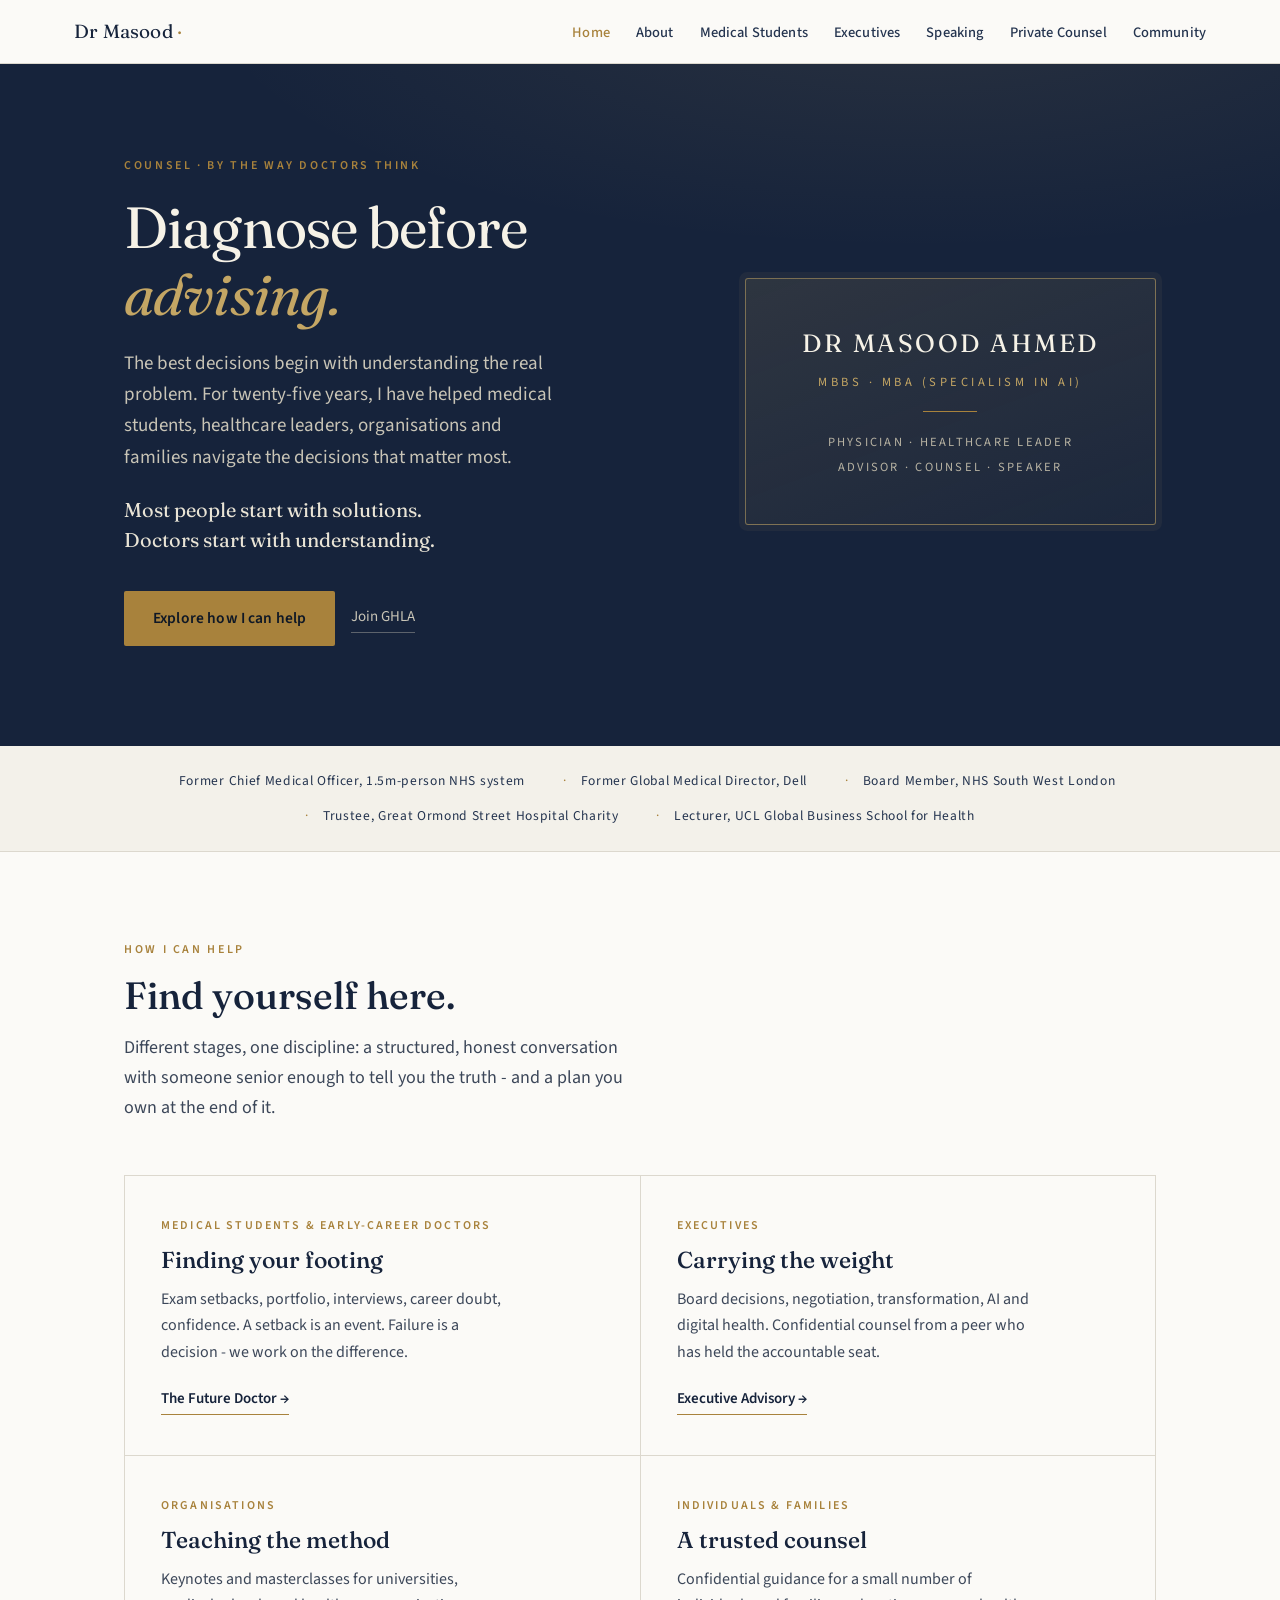
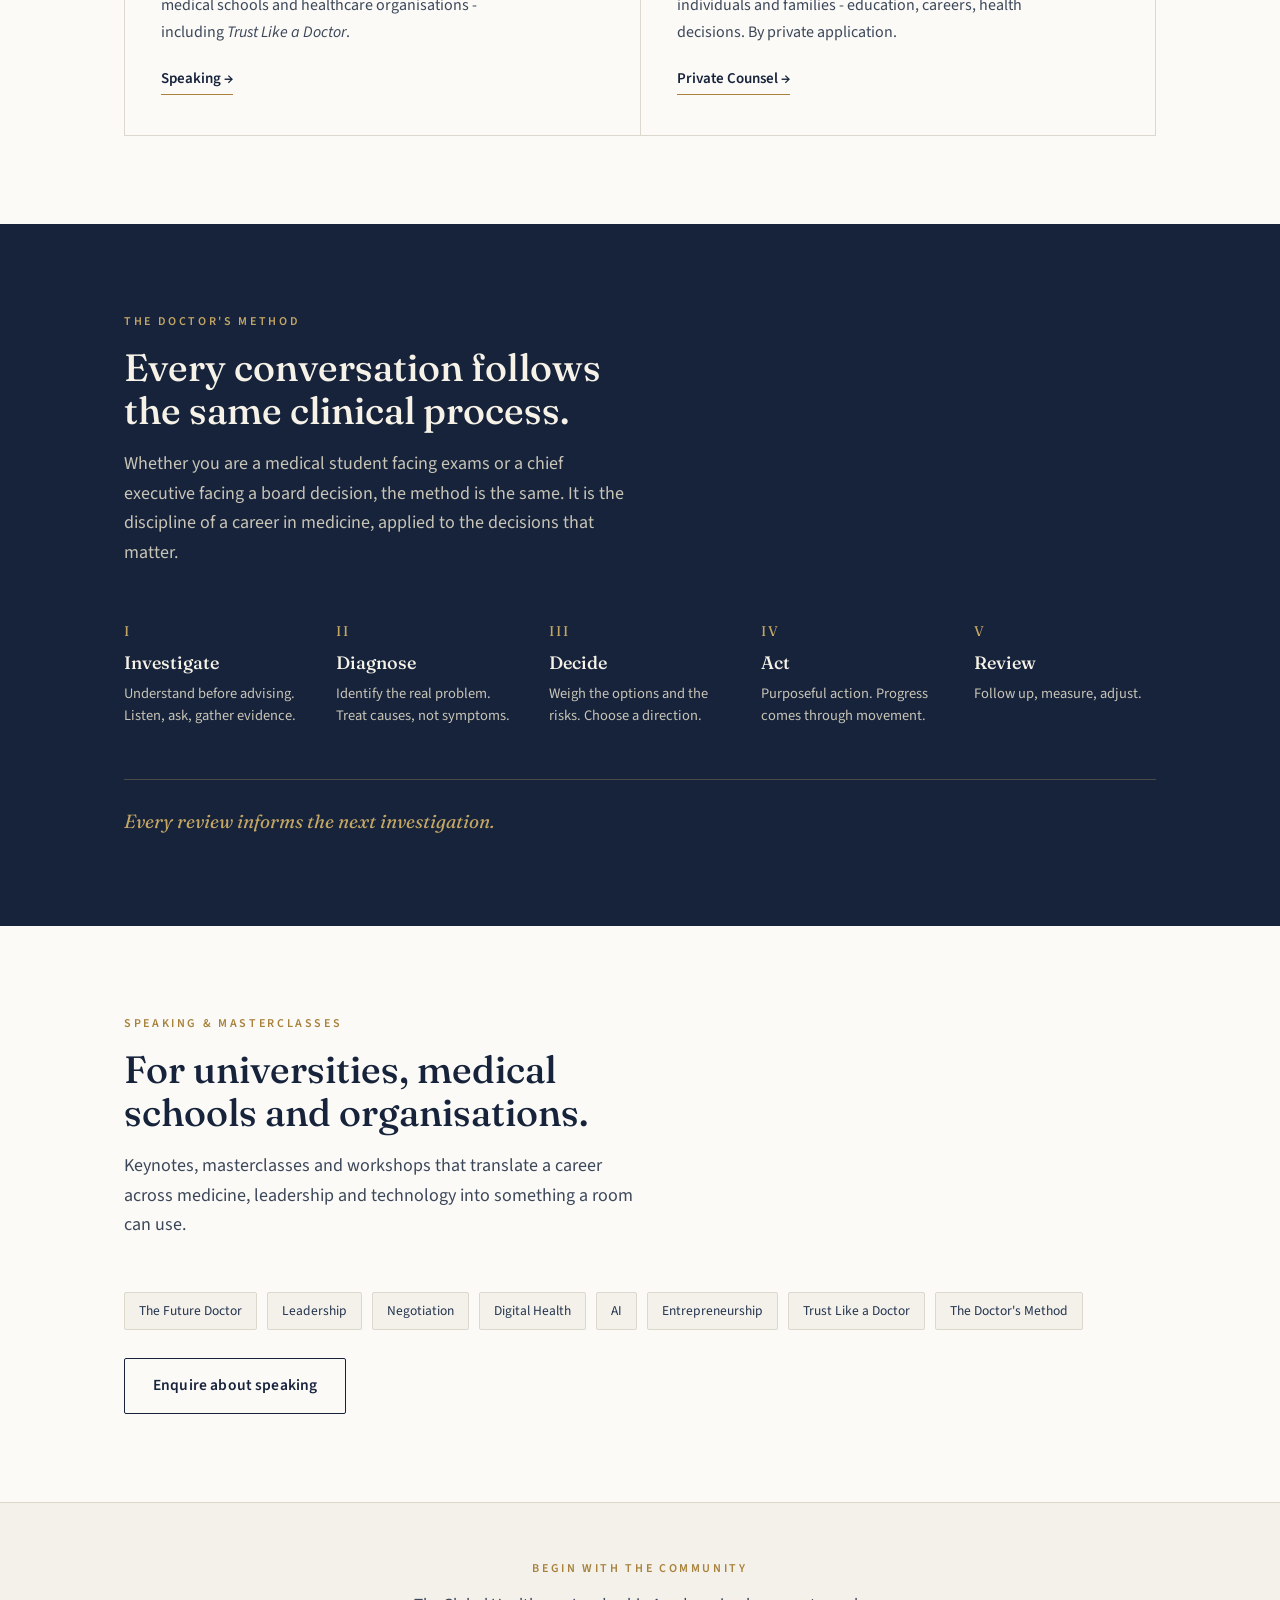
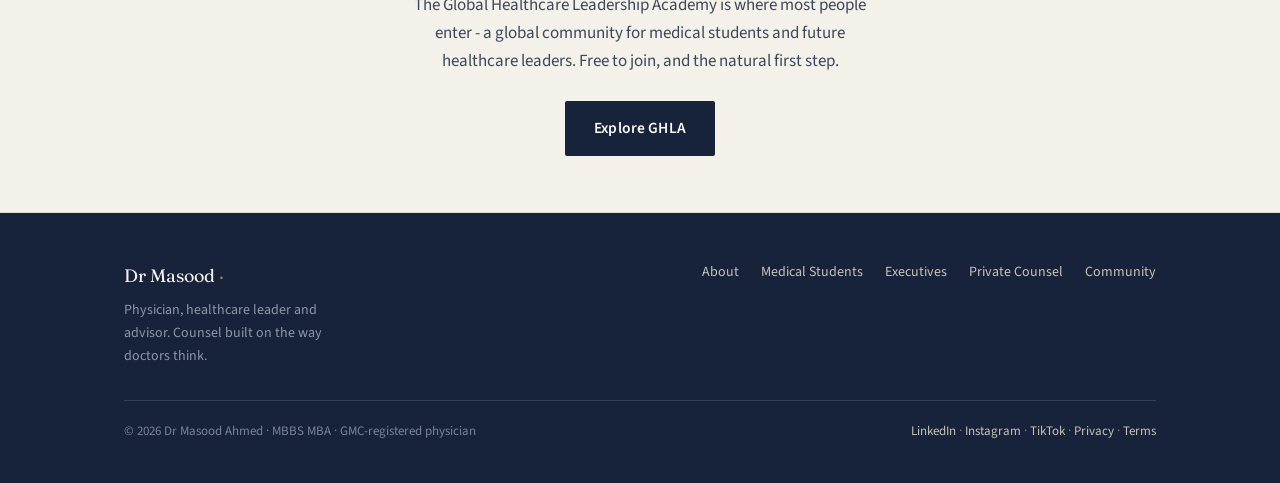
==== index.html @ d82dd132 "Rename landing to index" ====
<!DOCTYPE html>
<html lang="en">
<head>
<meta charset="UTF-8">
<meta name="viewport" content="width=device-width, initial-scale=1.0">
<title>Dr Masood - Diagnose before advising</title>
<meta name="description" content="The digital home of Dr Masood - physician, healthcare leader and advisor. Counsel for medical students, healthcare leaders, organisations and families, built on the way doctors think.">
<link rel="canonical" href="https://doctormasood.com/">
<meta property="og:type" content="website">
<meta property="og:title" content="Dr Masood - Diagnose before advising">
<meta property="og:description" content="Physician, healthcare leader and advisor. Counsel built on the way doctors think.">
<meta property="og:url" content="https://doctormasood.com/">
<link rel="preconnect" href="https://fonts.googleapis.com">
<link rel="preconnect" href="https://fonts.gstatic.com" crossorigin>
<link href="https://fonts.googleapis.com/css2?family=Fraunces:opsz,wght@9..144,300;9..144,400;9..144,500;9..144,600&family=Source+Sans+3:wght@400;500;600&display=swap" rel="stylesheet">
<link rel="stylesheet" href="assets/css/style.css">
</head>
<body>
<a class="skip" href="#main">Skip to content</a>

<!-- NAV -->
<nav class="nav" aria-label="Primary">
  <div class="nav-inner">
    <a class="wordmark" href="landing.html">Dr Masood <span>·</span></a>
    <button class="nav-toggle" aria-label="Menu" aria-expanded="false" aria-controls="menu"><span></span><span></span><span></span></button>
    <ul class="nav-links" id="menu">
      <li><a href="landing.html" aria-current="page">Home</a></li>
      <li><a href="subdirectories/about/about.html">About</a></li>
      <li><a href="subdirectories/future-doctor/fd.html">Medical Students</a></li>
      <li><a href="subdirectories/executive-advisory/ea.html">Executives</a></li>
      <li><a href="landing.html#speaking">Speaking</a></li>
      <li><a href="subdirectories/private-counsel/pc.html">Private Counsel</a></li>
      <li><a href="subdirectories/ghla/ghla.html">Community</a></li>
    </ul>
  </div>
</nav>

<main id="main">

<!-- HERO -->
<header class="hero">
  <div class="wrap">
    <div class="hero-grid">
      <div>
        <div class="eyebrow">Counsel · by the way doctors think</div>
        <h1>Diagnose before <em>advising.</em></h1>
        <p class="lead">The best decisions begin with understanding the real problem. For twenty-five years, I have helped medical students, healthcare leaders, organisations and families navigate the decisions that matter most.</p>
        <p class="curio">Most people start with solutions.<br>Doctors start with understanding.</p>
        <div class="actions">
          <a class="btn btn-brass" href="#pathways">Explore how I can help</a>
          <a class="quiet-link" href="subdirectories/ghla/ghla.html">Join GHLA</a>
        </div>
      </div>
      <div class="plate" role="img" aria-label="Nameplate: Dr Masood Ahmed, MBBS MBA (specialism in AI), physician and board-level healthcare leader, counsel by appointment">
        <div class="name">Dr Masood Ahmed</div>
        <div class="quals">MBBS · MBA (specialism in AI)</div>
        <div class="rule"></div>
        <div class="line">Physician · Healthcare leader<br>Advisor · Counsel · Speaker</div>
      </div>
    </div>
  </div>
</header>

<!-- CREDIBILITY -->
<div class="cred" aria-label="Career">
  <div class="cred-inner">
    <span>Former Chief Medical Officer, 1.5m-person NHS system</span>
    <span>Former Global Medical Director, Dell</span>
    <span>Board Member, NHS South West London</span>
    <span>Trustee, Great Ormond Street Hospital Charity</span>
    <span>Lecturer, UCL Global Business School for Health</span>
  </div>
</div>

<!-- PATHWAYS -->
<section id="pathways">
  <div class="wrap">
    <div class="section-head reveal">
      <div class="eyebrow">How I can help</div>
      <h2>Find yourself here.</h2>
      <p>Different stages, one discipline: a structured, honest conversation with someone senior enough to tell you the truth - and a plan you own at the end of it.</p>
    </div>
    <div class="paths">
      <div class="path reveal">
        <div class="who">Medical students &amp; early-career doctors</div>
        <h3>Finding your footing</h3>
        <p>Exam setbacks, portfolio, interviews, career doubt, confidence. A setback is an event. Failure is a decision - we work on the difference.</p>
        <a class="start" href="subdirectories/future-doctor/fd.html">The Future Doctor →</a>
      </div>
      <div class="path reveal">
        <div class="who">Executives</div>
        <h3>Carrying the weight</h3>
        <p>Board decisions, negotiation, transformation, AI and digital health. Confidential counsel from a peer who has held the accountable seat.</p>
        <a class="start" href="subdirectories/executive-advisory/ea.html">Executive Advisory →</a>
      </div>
      <div class="path reveal">
        <div class="who">Organisations</div>
        <h3>Teaching the method</h3>
        <p>Keynotes and masterclasses for universities, medical schools and healthcare organisations - including <em>Trust Like a Doctor</em>.</p>
        <a class="start" href="#speaking">Speaking →</a>
      </div>
      <div class="path reveal">
        <div class="who">Individuals &amp; families</div>
        <h3>A trusted counsel</h3>
        <p>Confidential guidance for a small number of individuals and families - education, careers, health decisions. By private application.</p>
        <a class="start" href="subdirectories/private-counsel/pc.html">Private Counsel →</a>
      </div>
    </div>
  </div>
</section>

<!-- THE DOCTOR'S METHOD -->
<section class="method">
  <div class="wrap">
    <div class="section-head reveal">
      <div class="eyebrow" style="color:var(--brass-soft)">The Doctor's Method</div>
      <h2>Every conversation follows the same clinical process.</h2>
      <p>Whether you are a medical student facing exams or a chief executive facing a board decision, the method is the same. It is the discipline of a career in medicine, applied to the decisions that matter.</p>
    </div>
    <div class="steps">
      <div class="step reveal"><div class="num">I</div><h3>Investigate</h3><p>Understand before advising. Listen, ask, gather evidence.</p></div>
      <div class="step reveal"><div class="num">II</div><h3>Diagnose</h3><p>Identify the real problem. Treat causes, not symptoms.</p></div>
      <div class="step reveal"><div class="num">III</div><h3>Decide</h3><p>Weigh the options and the risks. Choose a direction.</p></div>
      <div class="step reveal"><div class="num">IV</div><h3>Act</h3><p>Purposeful action. Progress comes through movement.</p></div>
      <div class="step reveal"><div class="num">V</div><h3>Review</h3><p>Follow up, measure, adjust.</p></div>
    </div>
    <div class="footline reveal">Every review informs the next investigation.</div>
  </div>
</section>

<!-- SPEAKING -->
<section id="speaking">
  <div class="wrap">
    <div class="section-head reveal">
      <div class="eyebrow">Speaking &amp; Masterclasses</div>
      <h2>For universities, medical schools and organisations.</h2>
      <p>Keynotes, masterclasses and workshops that translate a career across medicine, leadership and technology into something a room can use.</p>
    </div>
    <div class="tags reveal" style="margin-bottom:28px">
      <span class="tag">The Future Doctor</span>
      <span class="tag">Leadership</span>
      <span class="tag">Negotiation</span>
      <span class="tag">Digital Health</span>
      <span class="tag">AI</span>
      <span class="tag">Entrepreneurship</span>
      <span class="tag">Trust Like a Doctor</span>
      <span class="tag">The Doctor's Method</span>
    </div>
    <div class="reveal"><a class="btn btn-ghost" href="https://tally.so/r/zxoZRg">Enquire about speaking</a></div>
  </div>
</section>

<!-- FINAL CTA -->
<section class="band">
  <div class="wrap reveal">
    <div class="eyebrow" style="margin-bottom:12px">Begin with the community</div>
    <p style="margin-bottom:26px">The Global Healthcare Leadership Academy is where most people enter - a global community for medical students and future healthcare leaders. Free to join, and the natural first step.</p>
    <a class="btn btn-ink" href="subdirectories/ghla/ghla.html">Explore GHLA</a>
  </div>
</section>

</main>

<!-- FOOTER -->
<footer>
  <div class="wrap">
    <div class="foot-grid">
      <div>
        <div class="foot-brand">Dr Masood <span>·</span></div>
        <div class="foot-tag">Physician, healthcare leader and advisor. Counsel built on the way doctors think.</div>
      </div>
      <div class="foot-links">
        <a href="subdirectories/about/about.html">About</a>
        <a href="subdirectories/future-doctor/fd.html">Medical Students</a>
        <a href="subdirectories/executive-advisory/ea.html">Executives</a>
        <a href="subdirectories/private-counsel/pc.html">Private Counsel</a>
        <a href="subdirectories/ghla/ghla.html">Community</a>
      </div>
    </div>
      <div class="foot-legal">
        <div>© 2026 Dr Masood Ahmed · MBBS MBA · GMC-registered physician</div>
        <div>
          <a href="https://uk.linkedin.com/in/drmasoodahmed">LinkedIn</a> ·
          <a href="https://www.instagram.com/doctor.masood/">Instagram</a> ·
          <a href="https://www.tiktok.com/@doctor_masood">TikTok</a> ·
          <a href="subdirectories/privacy/privacypolicy.html">Privacy</a> ·
            <a href="subdirectories/terms/terms.html">Terms</a>
        </div>
      </div>
  </div>
</footer>

<script src="assets/js/main.js"></script>
</body>
</html>
---- assets/css/style.css ----
/* =========================================================
   DoctorMasood.com — shared stylesheet
   Navy / cream / brass · editorial · premium · static
   ========================================================= */

:root{
  --ink:#16233B;         /* navy */
  --ink-soft:#24344F;
  --paper:#FBFAF7;       /* cream */
  --paper-deep:#F3F1EA;
  --brass:#A8823C;
  --brass-soft:#C4A664;
  --slate:#3C4759;       /* body text */
  --muted:#8A8578;
  --hairline:#DCD8CE;
  --max:1080px;
  --nav-max:1180px;
}

*{margin:0;padding:0;box-sizing:border-box}
html{scroll-behavior:smooth}
@media (prefers-reduced-motion:reduce){
  html{scroll-behavior:auto}
  .reveal{opacity:1!important;transform:none!important;transition:none!important}
}
body{
  font-family:'Source Sans 3',system-ui,-apple-system,sans-serif;
  background:var(--paper);color:var(--slate);
  font-size:17px;line-height:1.65;-webkit-font-smoothing:antialiased;
}
h1,h2,h3,h4{font-family:'Fraunces',Georgia,serif;color:var(--ink);font-weight:500;line-height:1.15}
a{color:var(--brass);text-decoration:none}
a:hover{color:var(--ink)}
a:focus-visible,button:focus-visible{outline:2px solid var(--brass);outline-offset:3px}
img{max-width:100%;display:block}
.wrap{max-width:var(--max);margin:0 auto;padding:0 24px}
.eyebrow{font-size:12px;letter-spacing:.22em;text-transform:uppercase;color:var(--brass);font-weight:600}
.serif-em{font-family:'Fraunces',serif;font-style:italic}

/* ---------- skip link ---------- */
.skip{position:absolute;left:-9999px;top:0;background:var(--ink);color:#fff;padding:10px 16px;z-index:100}
.skip:focus{left:8px;top:8px}

/* ---------- nav ---------- */
.nav{border-bottom:1px solid var(--hairline);background:rgba(251,250,247,.92);backdrop-filter:blur(8px);position:sticky;top:0;z-index:50}
.nav-inner{max-width:var(--nav-max);margin:0 auto;padding:16px 24px;display:flex;align-items:center;justify-content:space-between;gap:24px}
.wordmark{font-family:'Fraunces',serif;font-size:19px;color:var(--ink);letter-spacing:.01em;white-space:nowrap}
.wordmark span{color:var(--brass)}
.nav-links{display:flex;gap:26px;align-items:center;list-style:none}
.nav-links a{font-size:14.5px;color:var(--ink-soft);font-weight:500;letter-spacing:.01em}
.nav-links a:hover,.nav-links a[aria-current="page"]{color:var(--brass)}
.nav-toggle{display:none;background:none;border:0;cursor:pointer;padding:6px}
.nav-toggle span{display:block;width:24px;height:2px;background:var(--ink);margin:5px 0;transition:.25s}

@media(max-width:900px){
  .nav-toggle{display:block}
  .nav-links{
    position:absolute;top:100%;left:0;right:0;background:var(--paper);
    flex-direction:column;gap:0;padding:8px 24px 20px;border-bottom:1px solid var(--hairline);
    display:none;
  }
  .nav-links.open{display:flex}
  .nav-links li{width:100%}
  .nav-links a{display:block;padding:12px 0;border-bottom:1px solid var(--hairline)}
}

/* ---------- hero ---------- */
.hero{background:var(--ink);color:#E9E4D6;padding:92px 0 100px;position:relative;overflow:hidden}
.hero::after{content:"";position:absolute;inset:0;background:radial-gradient(1200px 420px at 72% -10%,rgba(196,166,100,.11),transparent 60%);pointer-events:none}
.hero .wrap{position:relative;z-index:1}
.hero-grid{display:grid;grid-template-columns:1.15fr .85fr;gap:64px;align-items:center}
.hero h1{color:#F6F2E7;font-size:clamp(36px,5vw,58px);font-weight:400;margin:18px 0 20px;letter-spacing:-.015em}
.hero h1 em{font-style:italic;color:var(--brass-soft)}
.hero .lead{font-size:19px;color:#C8C4B6;max-width:48ch}
.hero .curio{font-family:'Fraunces',serif;font-size:20px;color:#E9E4D6;margin-top:22px;line-height:1.5}
.hero .actions{margin-top:36px;display:flex;gap:16px;flex-wrap:wrap;align-items:center}
.quiet-link{color:#C8C4B6!important;font-size:15px;border-bottom:1px solid rgba(200,196,182,.4);padding-bottom:2px}
.quiet-link:hover{color:#F6F2E7!important}

/* nameplate */
.plate{border:1px solid rgba(196,166,100,.55);background:linear-gradient(160deg,rgba(196,166,100,.14),rgba(196,166,100,.04));padding:44px 34px;text-align:center;border-radius:3px;box-shadow:0 0 0 6px rgba(196,166,100,.06)}
.plate .name{font-family:'Fraunces',serif;font-size:25px;color:#F6F2E7;letter-spacing:.10em;text-transform:uppercase;font-weight:400}
.plate .quals{font-size:12.5px;letter-spacing:.28em;color:var(--brass-soft);text-transform:uppercase;margin-top:8px}
.plate .rule{width:54px;height:1px;background:var(--brass);margin:18px auto}
.plate .line{font-size:12.5px;letter-spacing:.18em;color:#B7B2A2;text-transform:uppercase;line-height:2}

/* ---------- buttons ---------- */
.btn{display:inline-block;font-weight:600;font-size:15.5px;padding:14px 28px;border-radius:2px;letter-spacing:.01em;cursor:pointer;border:1px solid transparent;transition:background .2s,color .2s,border-color .2s}
.btn-brass{background:var(--brass);color:#0F1826}
.btn-brass:hover{background:var(--brass-soft);color:#0F1826}
.btn-ink{background:var(--ink);color:var(--paper)}
.btn-ink:hover{background:var(--ink-soft);color:var(--paper)}
.btn-ghost{background:transparent;border-color:var(--ink);color:var(--ink)}
.btn-ghost:hover{background:var(--ink);color:var(--paper)}
.btn-ghost-light{background:transparent;border-color:rgba(233,228,214,.5);color:#F6F2E7}
.btn-ghost-light:hover{background:rgba(233,228,214,.12);color:#F6F2E7}

/* ---------- credibility strip ---------- */
.cred{background:var(--paper-deep);border-bottom:1px solid var(--hairline)}
.cred-inner{max-width:var(--nav-max);margin:0 auto;display:flex;flex-wrap:wrap;justify-content:center;gap:12px 38px;padding:24px}
.cred-inner span{font-size:13.5px;letter-spacing:.05em;color:var(--ink-soft)}
.cred-inner span::before{content:"·";color:var(--brass);margin-right:14px}
.cred-inner span:first-child::before{content:""}

/* ---------- generic section ---------- */
section{padding:88px 0}
.section-head{max-width:64ch;margin-bottom:52px}
.section-head h2{font-size:clamp(28px,3.4vw,38px);margin:14px 0 16px}
.section-head p{font-size:18px}
.center{text-align:center;margin-left:auto;margin-right:auto}

/* ---------- audience pathways ---------- */
.paths{display:grid;grid-template-columns:repeat(2,1fr);gap:1px;background:var(--hairline);border:1px solid var(--hairline)}
.path{background:var(--paper);padding:40px 36px;transition:background .25s;display:flex;flex-direction:column}
.path:hover{background:var(--paper-deep)}
.path .who{font-size:12px;letter-spacing:.18em;text-transform:uppercase;color:var(--brass);font-weight:600}
.path h3{font-size:23px;margin:12px 0 12px}
.path p{font-size:16px;margin-bottom:22px;max-width:44ch;flex-grow:1}
.path .start{font-weight:600;font-size:15px;color:var(--ink);border-bottom:1px solid var(--brass);padding-bottom:2px;align-self:flex-start}
.path .start:hover{color:var(--brass)}

/* ---------- the method ---------- */
.method{background:var(--ink);color:#C8C4B6}
.method .section-head h2{color:#F6F2E7}
.method .section-head p{color:#C8C4B6}
.steps{display:grid;grid-template-columns:repeat(5,1fr);gap:30px}
.step .num{font-family:'Fraunces',serif;font-size:14px;color:var(--brass-soft);letter-spacing:.14em}
.step h3{color:#F6F2E7;font-size:18px;margin:10px 0 9px;font-weight:500}
.step p{font-size:14.5px;line-height:1.55}
.method .footline{margin-top:52px;padding-top:26px;border-top:1px solid rgba(196,166,100,.3);font-family:'Fraunces',serif;font-style:italic;font-size:19px;color:var(--brass-soft)}

/* ---------- prose / inner pages ---------- */
.page-hero{background:var(--ink);color:#E9E4D6;padding:72px 0 64px}
.page-hero h1{color:#F6F2E7;font-size:clamp(32px,4.2vw,48px);font-weight:400;margin:16px 0 16px;letter-spacing:-.01em}
.page-hero h1 em{font-style:italic;color:var(--brass-soft)}
.page-hero p{font-size:19px;color:#C8C4B6;max-width:56ch}
.prose{max-width:70ch}
.prose h2{font-size:clamp(24px,3vw,32px);margin:44px 0 16px}
#ghla-community,
#inner-circle{scroll-margin-top:110px}
.gold-underline{color:var(--brass);text-decoration:underline;text-decoration-color:var(--brass);text-underline-offset:3px}
.prose h3{font-size:21px;margin:32px 0 12px}
.prose p{margin-bottom:16px}
.prose ul{margin:0 0 20px 22px}
.prose li{margin-bottom:9px}
.prose .sig{font-family:'Fraunces',serif;font-style:italic;font-size:19px;color:var(--ink);margin-top:10px}
.pull{font-family:'Fraunces',serif;font-style:italic;font-size:22px;color:var(--ink);border-left:2px solid var(--brass);padding:6px 0 6px 24px;margin:32px 0}

/* two-column about */
.split{display:grid;grid-template-columns:.85fr 1.15fr;gap:60px;align-items:start}
.portrait{aspect-ratio:4/5;background:var(--paper-deep);border:1px solid var(--hairline);display:flex;align-items:center;justify-content:center;color:#9B958A;font-size:12px;letter-spacing:.14em;text-transform:uppercase;text-align:center;padding:20px}

/* ---------- topics / tags ---------- */
.tags{display:flex;flex-wrap:wrap;gap:10px;margin:6px 0 8px}
.tag{font-size:13.5px;color:var(--ink-soft);background:var(--paper-deep);border:1px solid var(--hairline);padding:7px 14px;border-radius:2px}

/* ---------- pricing card ---------- */
.price-wrap{display:grid;grid-template-columns:repeat(3,1fr);gap:20px;margin:8px 0 4px}
.price{background:var(--paper);border:1px solid var(--hairline);padding:30px 26px;border-radius:3px}
.price.feature{border-color:var(--brass);box-shadow:0 0 0 4px rgba(168,130,60,.08)}
.price .label{font-size:12px;letter-spacing:.16em;text-transform:uppercase;color:var(--brass);font-weight:600}
.price .amt{font-family:'Fraunces',serif;font-size:34px;color:var(--ink);margin:10px 0 6px}
.price .amt small{font-size:15px;color:var(--muted)}
.price .desc{font-size:14.5px;color:var(--slate)}
.note-line{font-size:14.5px;color:var(--muted);margin-top:16px}

/* ---------- step flow ---------- */
.flow{display:flex;flex-wrap:wrap;gap:10px;align-items:center;margin:8px 0;font-size:14.5px;color:var(--ink-soft)}
.flow span{background:var(--paper-deep);border:1px solid var(--hairline);padding:8px 14px;border-radius:2px;white-space:nowrap}
.flow .arr{background:none;border:0;color:var(--brass);padding:0}

/* ---------- callout band ---------- */
.band{background:var(--paper-deep);border-top:1px solid var(--hairline);border-bottom:1px solid var(--hairline);padding:56px 0;text-align:center}
.band p{max-width:60ch;margin:0 auto;font-size:17px}

/* ---------- final cta ---------- */
.final{text-align:center}
.final h2{font-size:clamp(28px,3.6vw,40px);margin:14px 0 18px}
.final p{max-width:54ch;margin:0 auto 32px}

/* ---------- inner circle / list ---------- */
.duo{display:grid;grid-template-columns:1fr 1fr;gap:24px;margin-top:8px}
.card{background:var(--paper);border:1px solid var(--hairline);padding:34px 30px;border-radius:3px}
.card.dark{background:var(--ink);border-color:var(--ink)}
.card.dark h3,.card.dark p,.card.dark li{color:#E9E4D6}
.card h3{font-size:22px;margin-bottom:6px}
.card .price-tag{font-family:'Fraunces',serif;color:var(--brass);font-size:16px;margin-bottom:14px}
.card ul{list-style:none;margin:14px 0 22px}
.card li{padding-left:20px;position:relative;margin-bottom:9px;font-size:15.5px}
.card li::before{content:"";position:absolute;left:0;top:10px;width:6px;height:6px;background:var(--brass);border-radius:50%}
.card.dark li::before{background:var(--brass-soft)}

/* ---------- footer ---------- */
footer{background:var(--ink);color:#8E97A8;padding:48px 0 40px;font-size:14px}
.foot-grid{display:flex;justify-content:space-between;gap:28px;flex-wrap:wrap;align-items:flex-start}
.foot-brand{font-family:'Fraunces',serif;color:#F6F2E7;font-size:18px}
.foot-brand span{color:var(--brass)}
.foot-tag{color:#8E97A8;font-size:14px;margin-top:8px;max-width:32ch}
.foot-links{display:flex;gap:22px;flex-wrap:wrap}
footer a{color:#C8C4B6}
footer a:hover{color:#F6F2E7}
.foot-legal{margin-top:32px;padding-top:20px;border-top:1px solid rgba(142,151,168,.25);display:flex;justify-content:space-between;gap:16px;flex-wrap:wrap;font-size:13px;color:#7A8398}

/* ---------- reveal ---------- */
.reveal{opacity:0;transform:translateY(14px);transition:opacity .7s ease,transform .7s ease}
.reveal.in{opacity:1;transform:none}

/* ---------- responsive ---------- */
@media(max-width:860px){
  .hero-grid{grid-template-columns:1fr;gap:44px}
  .hero{padding:64px 0 72px}
  .paths{grid-template-columns:1fr}
  .steps{grid-template-columns:1fr 1fr;gap:28px}
  .split{grid-template-columns:1fr;gap:40px}
  .portrait{max-width:340px;margin:0 auto}
  .portrait img{display:block;margin:0 auto;width:100%;height:auto;object-fit:cover}
  .price-wrap{grid-template-columns:1fr}
  .duo{grid-template-columns:1fr}
  section{padding:64px 0}
}
@media(max-width:520px){
  .steps{grid-template-columns:1fr}
  .cred-inner span{white-space:normal}
  .foot-grid{flex-direction:column}
}
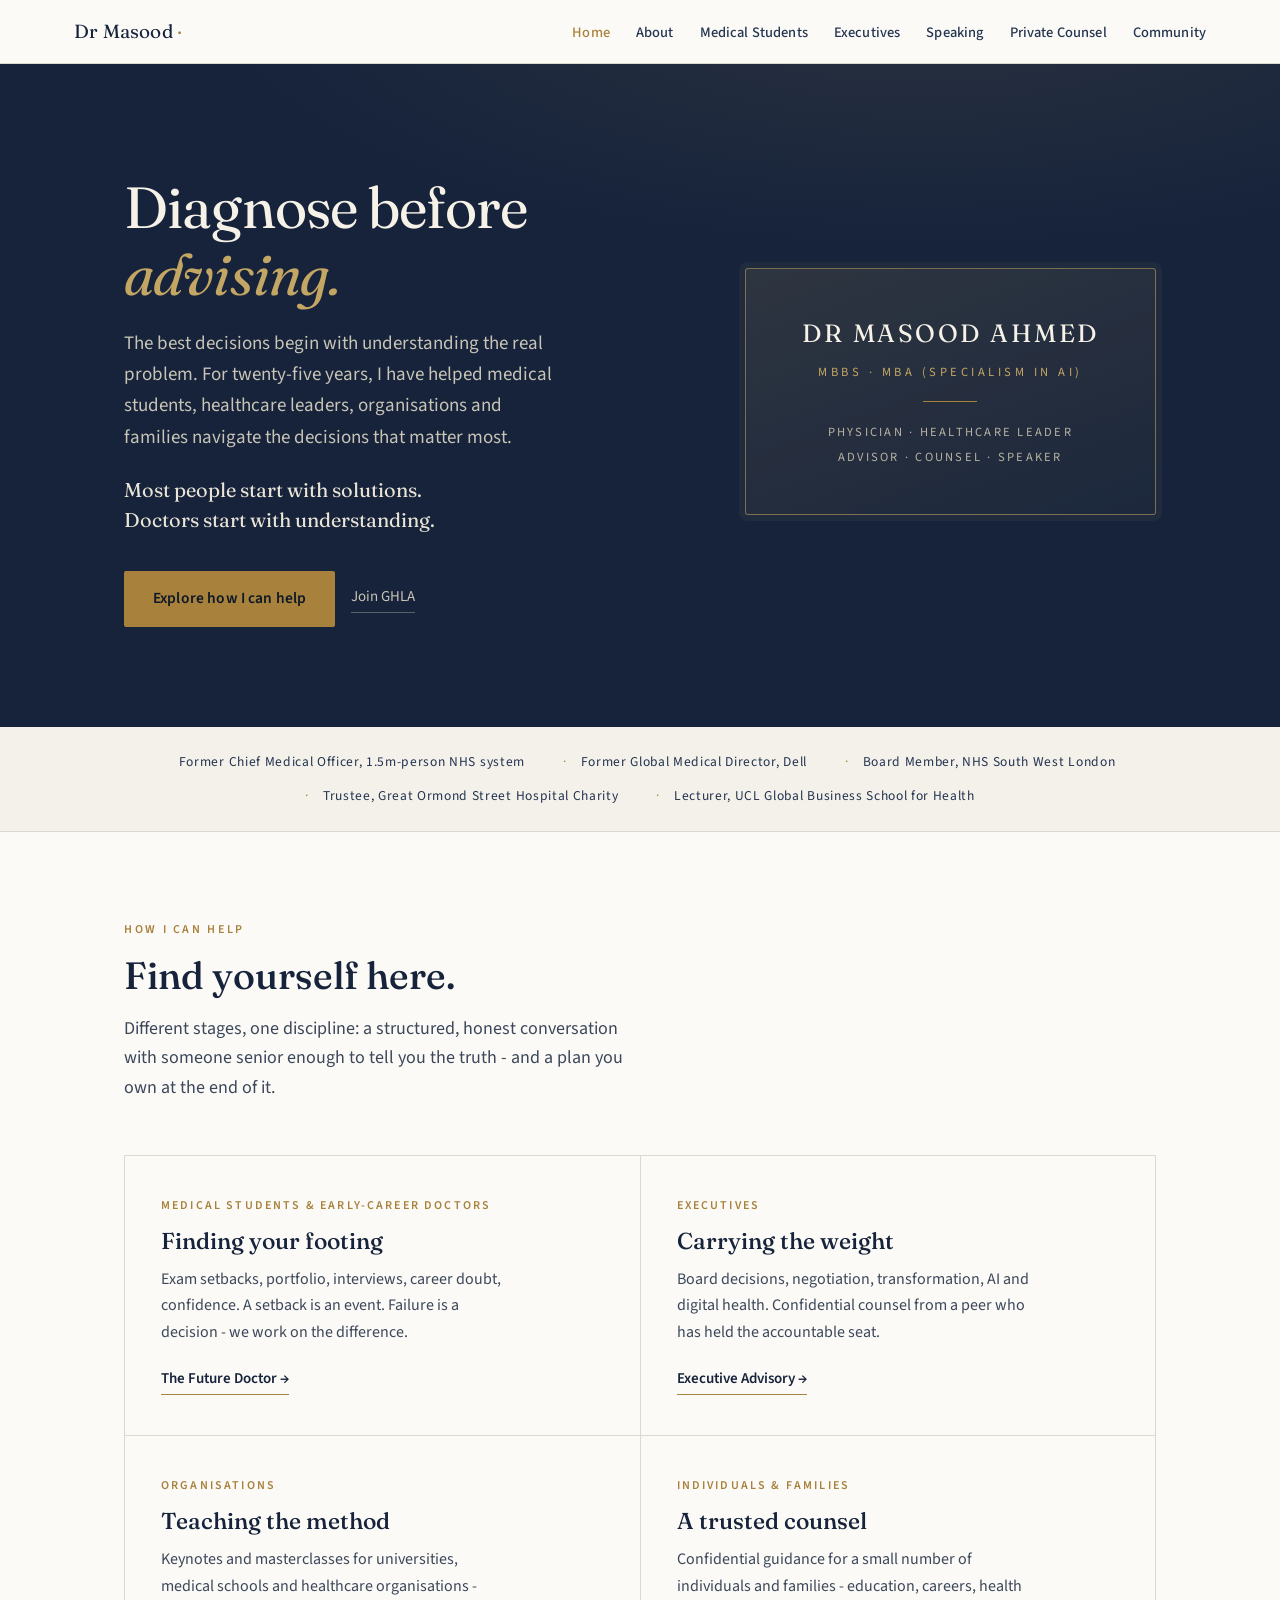
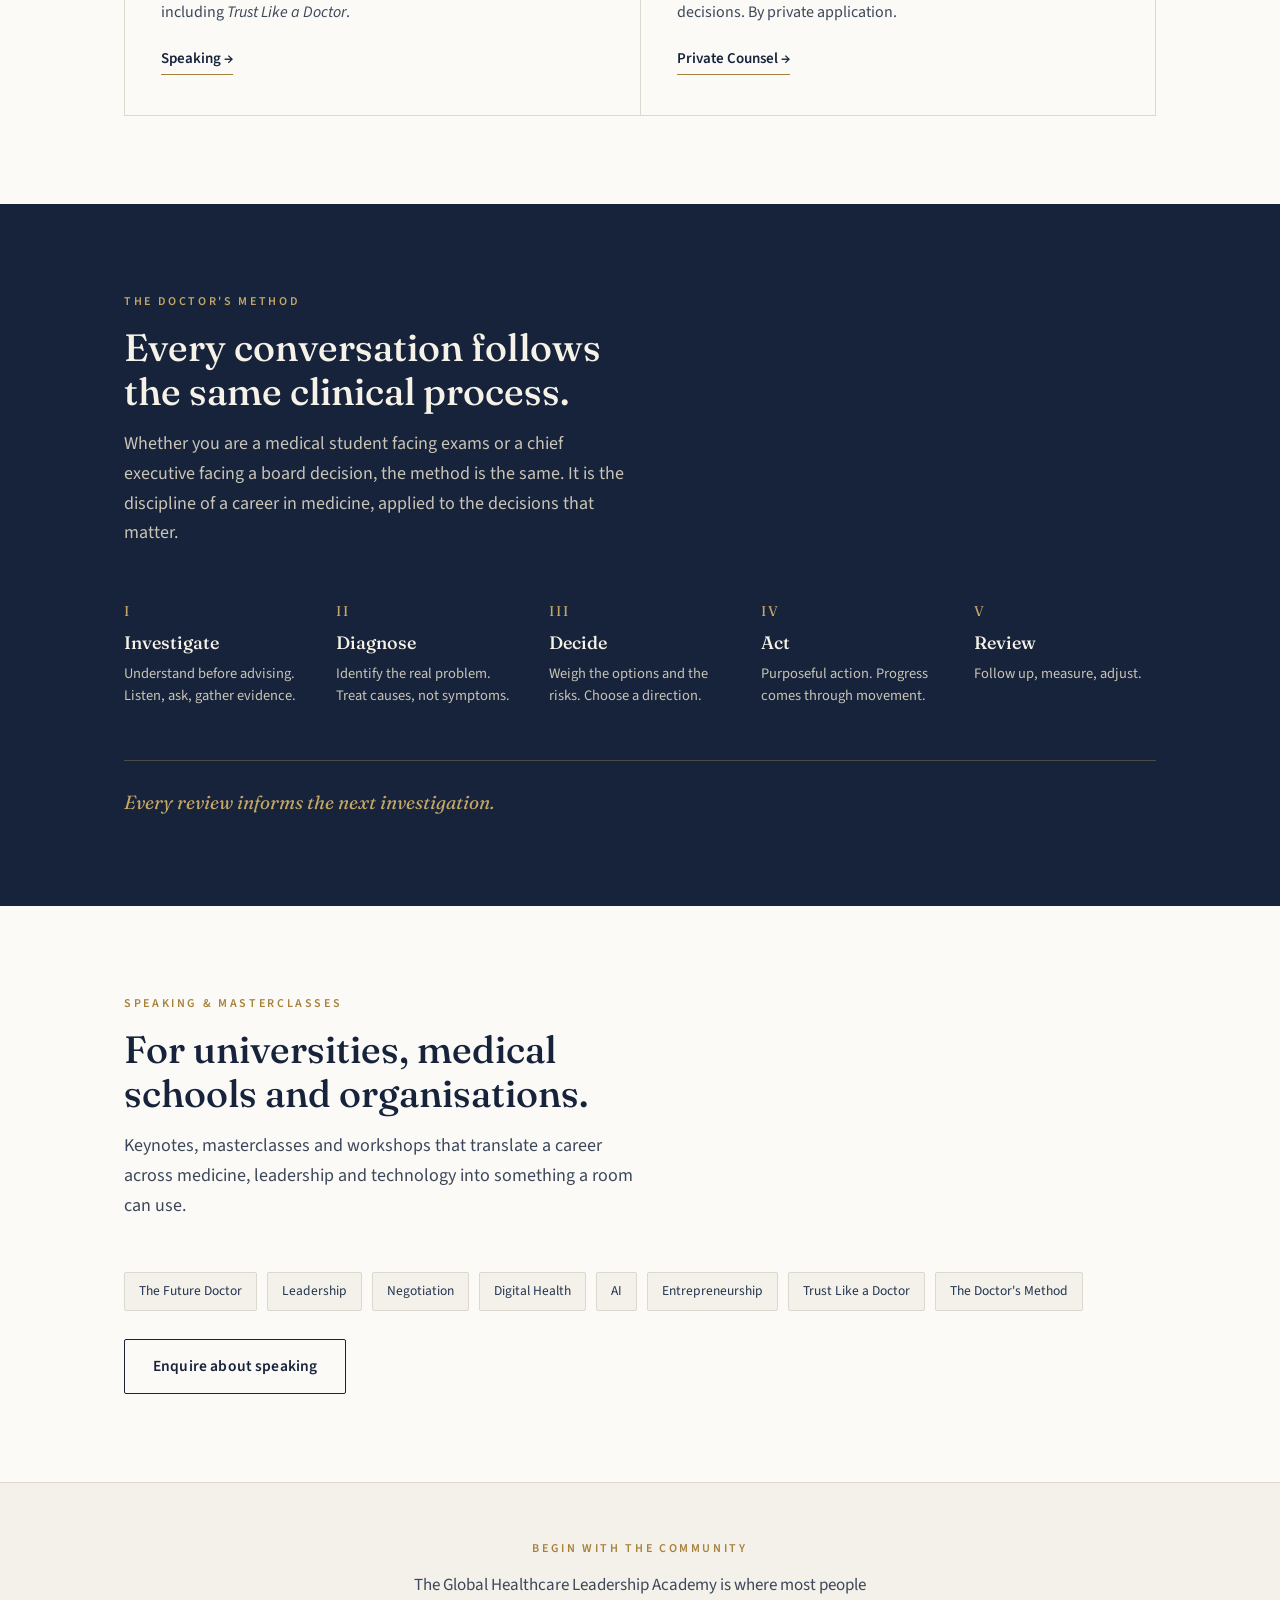
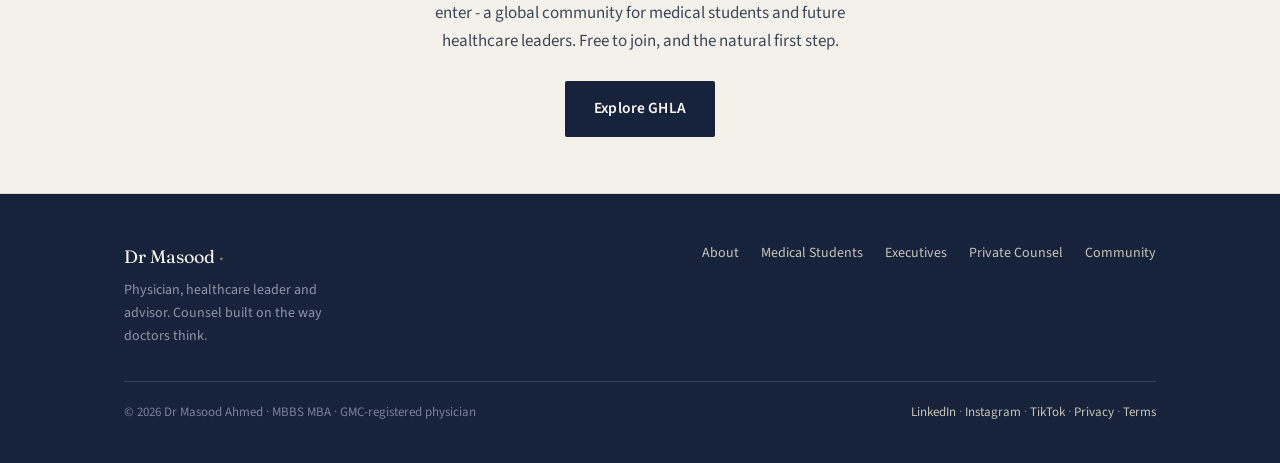
==== commit 5b04c9ab: "removed title" ====
--- a/index.html
+++ b/index.html
@@ -21,14 +21,14 @@
 <!-- NAV -->
 <nav class="nav" aria-label="Primary">
   <div class="nav-inner">
-    <a class="wordmark" href="landing.html">Dr Masood <span>·</span></a>
+    <a class="wordmark" href="index.html">Dr Masood <span>·</span></a>
     <button class="nav-toggle" aria-label="Menu" aria-expanded="false" aria-controls="menu"><span></span><span></span><span></span></button>
     <ul class="nav-links" id="menu">
-      <li><a href="landing.html" aria-current="page">Home</a></li>
+      <li><a href="index.html" aria-current="page">Home</a></li>
       <li><a href="subdirectories/about/about.html">About</a></li>
       <li><a href="subdirectories/future-doctor/fd.html">Medical Students</a></li>
       <li><a href="subdirectories/executive-advisory/ea.html">Executives</a></li>
-      <li><a href="landing.html#speaking">Speaking</a></li>
+      <li><a href="index.html#speaking">Speaking</a></li>
       <li><a href="subdirectories/private-counsel/pc.html">Private Counsel</a></li>
       <li><a href="subdirectories/ghla/ghla.html">Community</a></li>
     </ul>
@@ -42,7 +42,6 @@
   <div class="wrap">
     <div class="hero-grid">
       <div>
-        <div class="eyebrow">Counsel · by the way doctors think</div>
         <h1>Diagnose before <em>advising.</em></h1>
         <p class="lead">The best decisions begin with understanding the real problem. For twenty-five years, I have helped medical students, healthcare leaders, organisations and families navigate the decisions that matter most.</p>
         <p class="curio">Most people start with solutions.<br>Doctors start with understanding.</p>
@@ -193,3 +192,4 @@
 <script src="assets/js/main.js"></script>
 </body>
 </html>
+
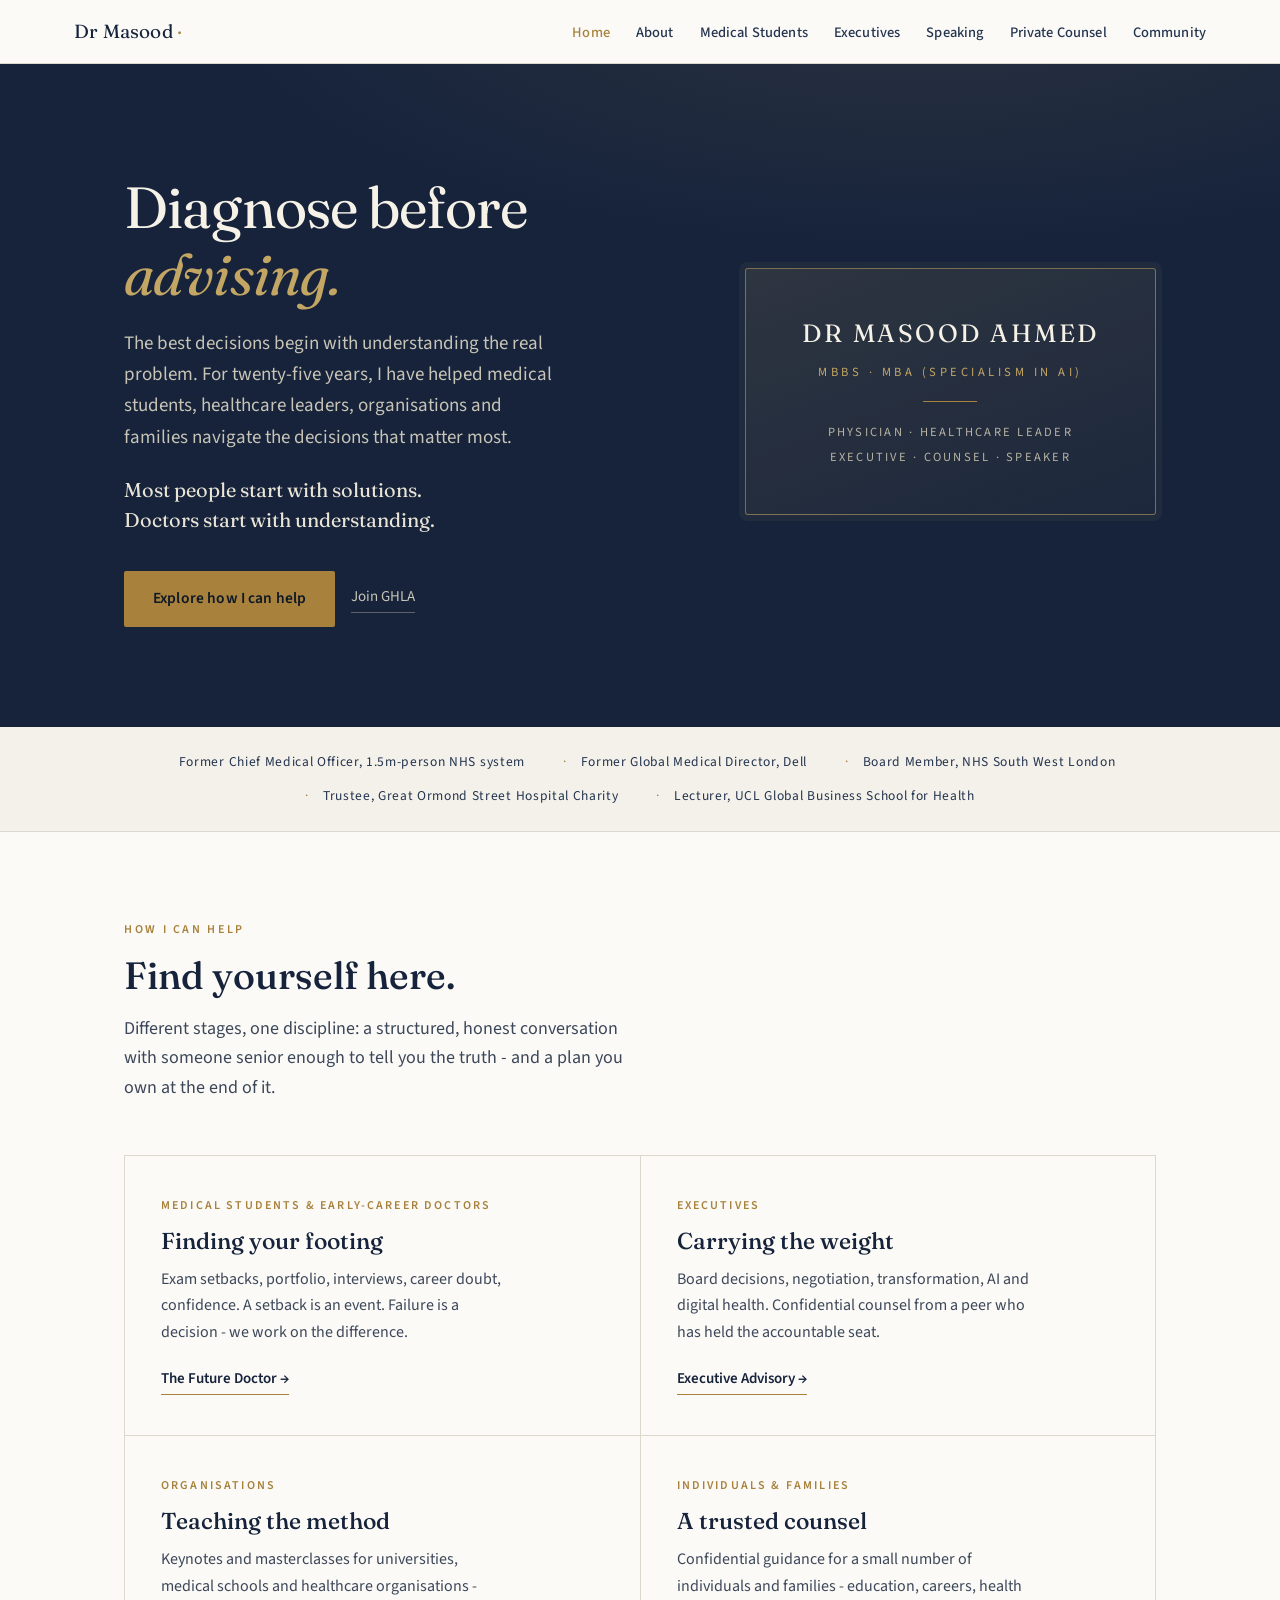
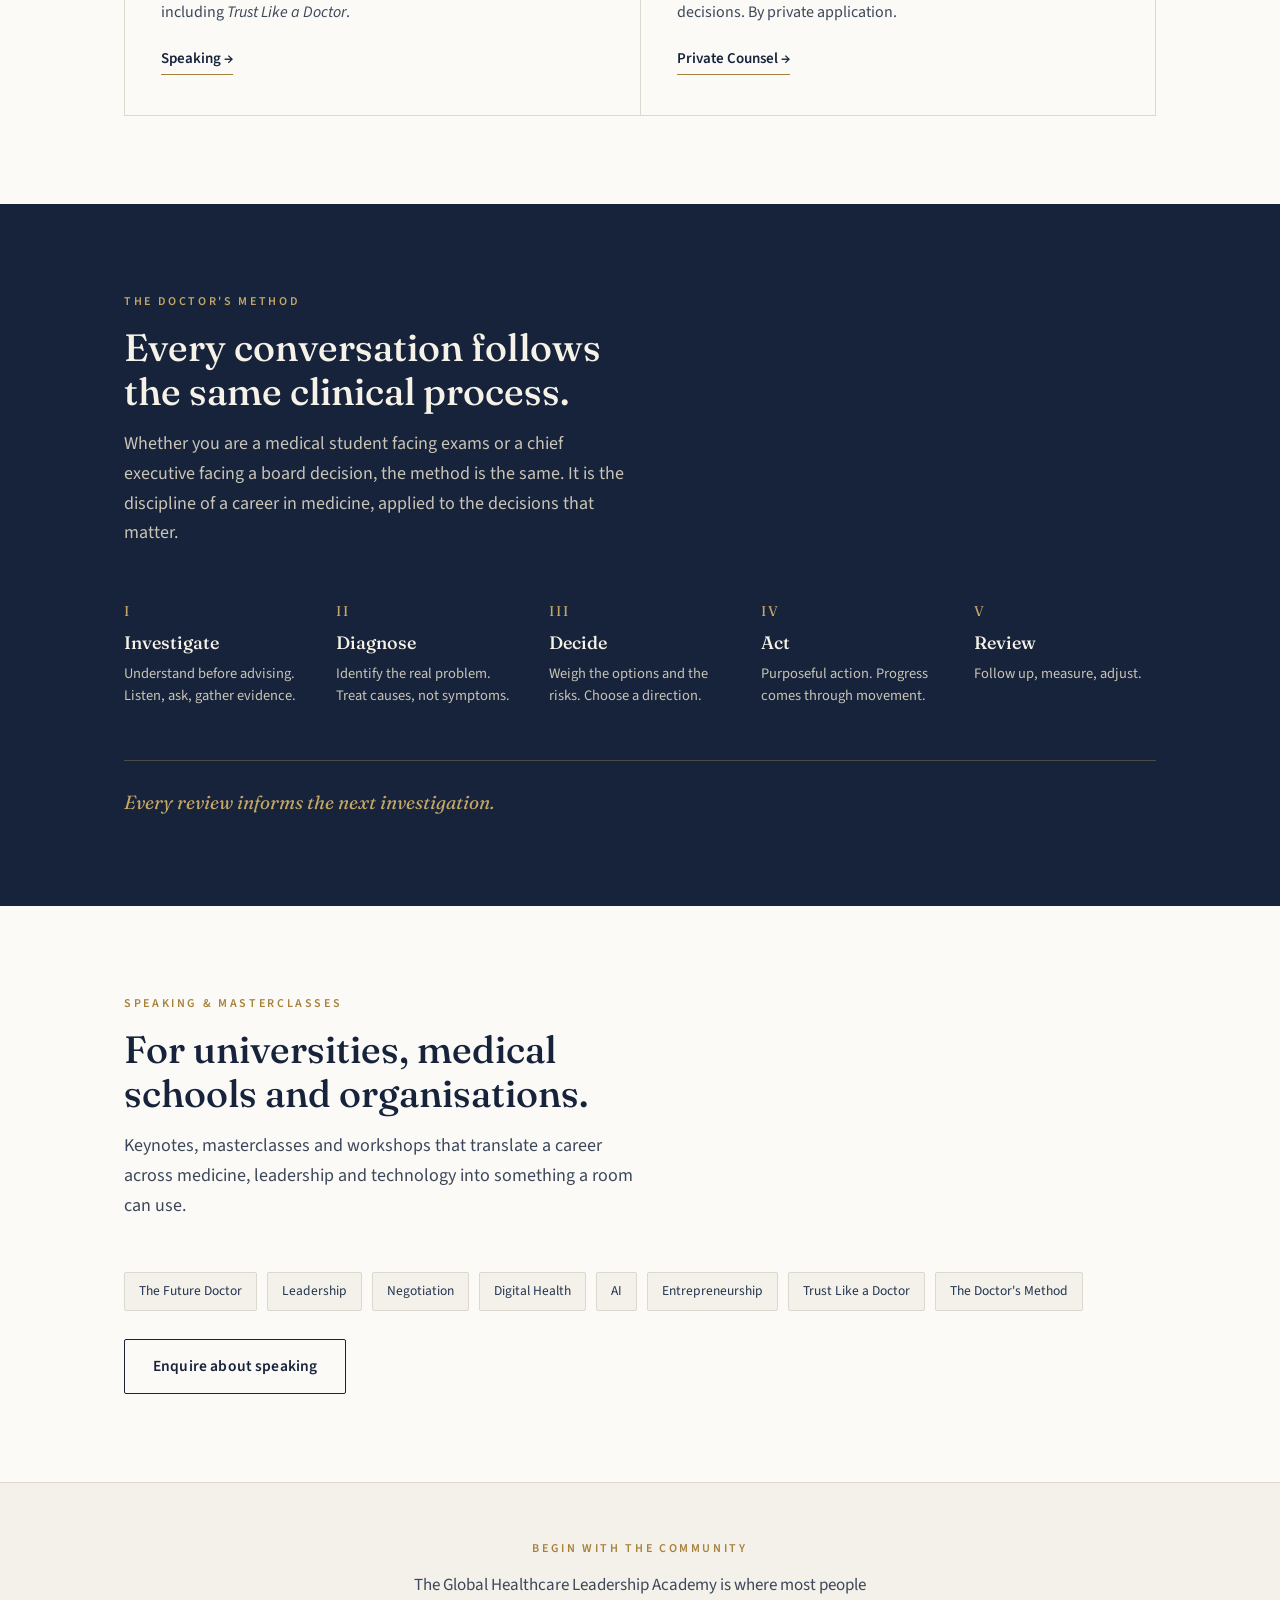
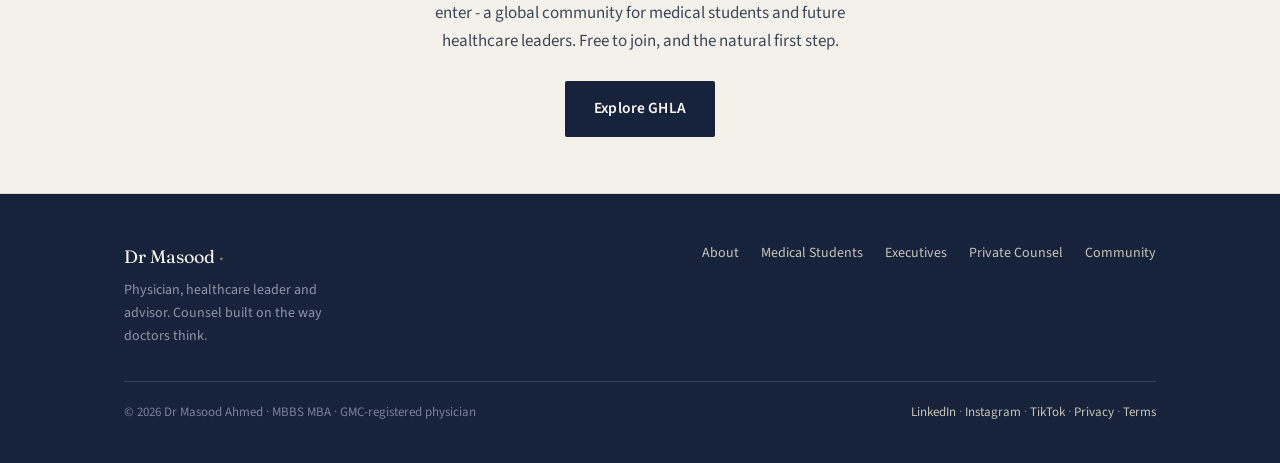
==== commit 38a9b1a4: "changes" ====
--- a/index.html
+++ b/index.html
@@ -1,6 +1,7 @@
 <!DOCTYPE html>
 <html lang="en">
 <head>
+<link rel="icon" type="image/png" href="/final_logo.png?v=2">
 <meta charset="UTF-8">
 <meta name="viewport" content="width=device-width, initial-scale=1.0">
 <title>Dr Masood - Diagnose before advising</title>
@@ -54,7 +55,7 @@
         <div class="name">Dr Masood Ahmed</div>
         <div class="quals">MBBS · MBA (specialism in AI)</div>
         <div class="rule"></div>
-        <div class="line">Physician · Healthcare leader<br>Advisor · Counsel · Speaker</div>
+        <div class="line">Physician · Healthcare leader<br>Executive · Counsel · Speaker</div>
       </div>
     </div>
   </div>
